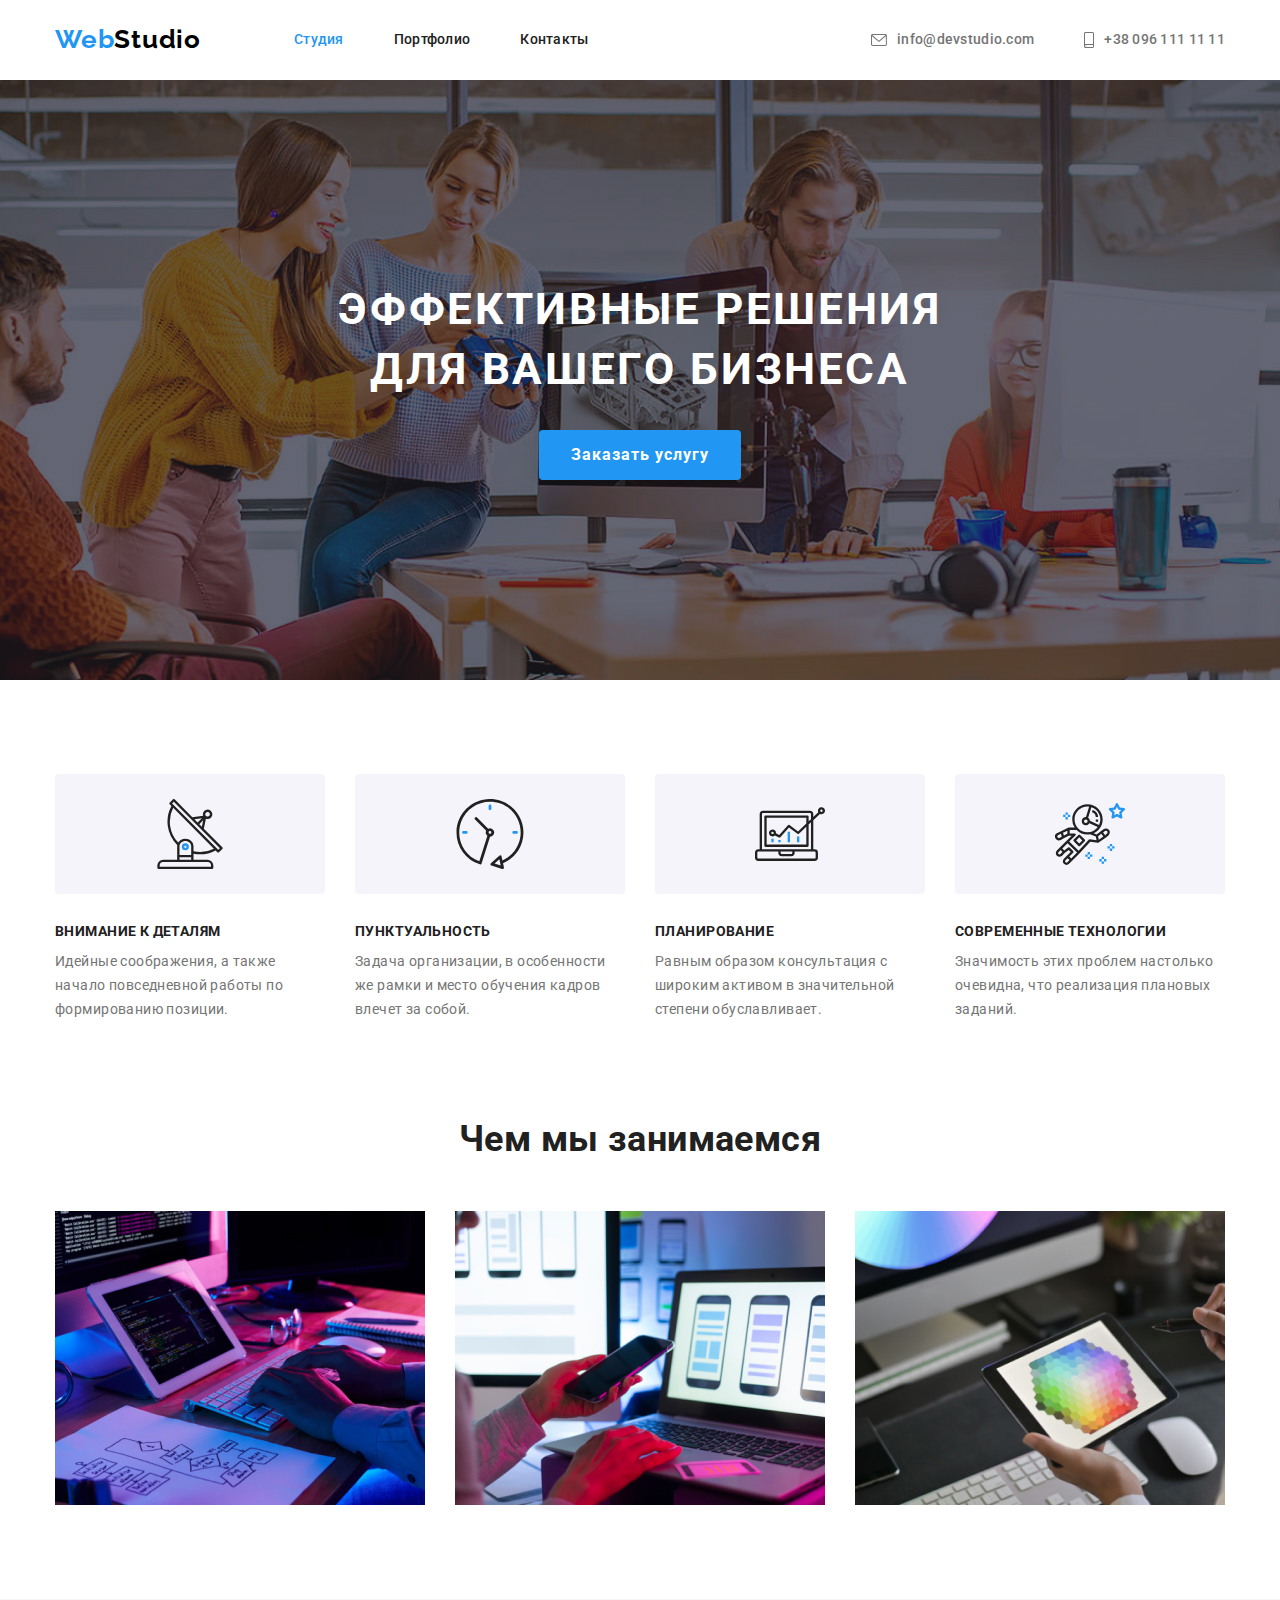
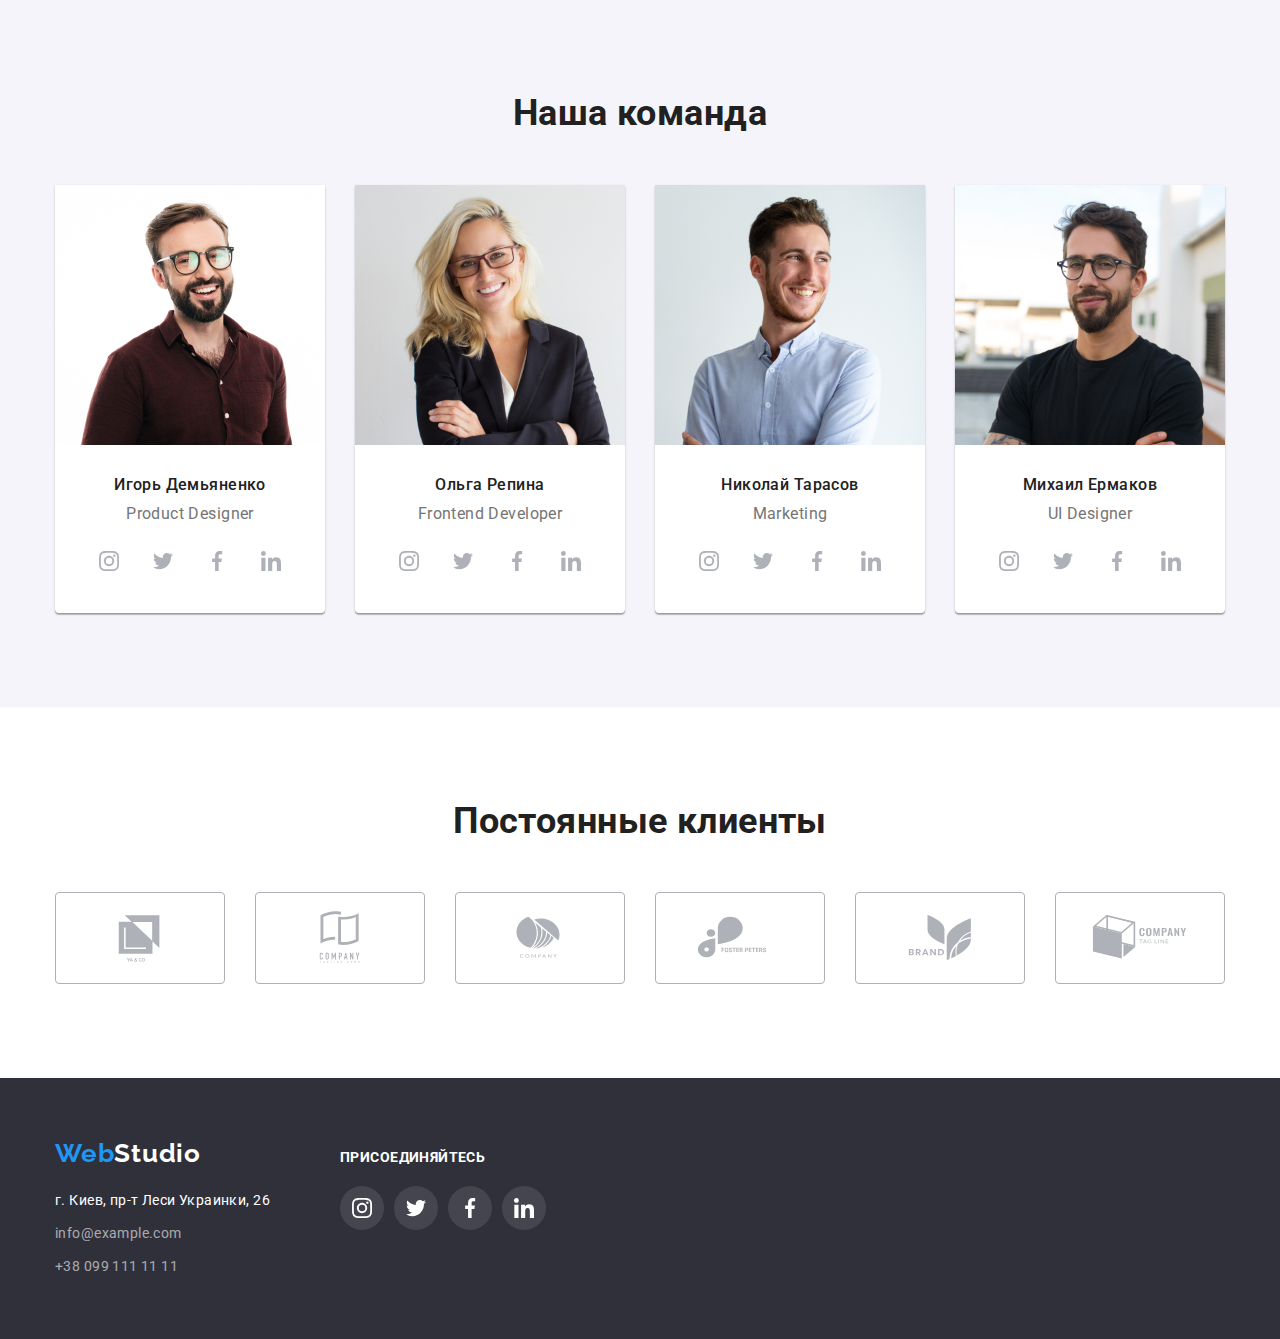
==== index.html @ 63b6838a "Initial commit" ====
<!DOCTYPE html>
<html lang="ru">
<head>
<meta charset="UTF-8">
<meta http-equiv="X-UA-Compatible" content="IE=edge">
<meta name="viewport" content="width=device-width, initial-scale=1.0">
<title>Студія</title>
<!-- Шрифти -->
<link rel="preconnect" href="https://fonts.googleapis.com">
<link rel="preconnect" href="https://fonts.gstatic.com" crossorigin>
<link href="https://fonts.googleapis.com/css2?family=Raleway:wght@700&family=Roboto:wght@400;500;700;900&display=swap"
    rel="stylesheet">
    <!-- Нормалізація стилів -->
    <link rel="stylesheet" href="https://cdn.jsdelivr.net/npm/modern-normalize@1.1.0/modern-normalize.min.css">
    <!-- Підключення стилів -->
<link rel="stylesheet" href="./css/styles.css">
</head>
<body>
    <!-- Секція хедер -->
<header class="header">
<div class="container header-container">
<nav class="header-nav">
    <a class="header-logo link" href="./index.html"> <span class="organization">Web</span>Studio</a>
    <ul class="header-list list">
    <li class="header-list-item"><a class="header-link link current-link" href="./index.html">Студия</a></li>
    <li class="header-list-item"><a class="header-link link" href="./portfolio.html">Портфолио</a></li>
    <li class="header-list-item"><a class="header-link link" href="">Контакты</a></li>
    </ul>
</nav>
<ul class="header-group list">
<li class="header-gp">
    <a class="header-contact link" href="mailto:info@devstudio.com">
    <svg class="header-icon" width="16" height="12">
        <use href="./images/icons.svg#icon-mail"></use>
    </svg>
    info@devstudio.com</a>
</li>
<li class="header-gp">
    <a class="header-contact link" href="tel:+380961111111">
    <svg class="header-icon" width="10" height="16">
        <use href="./images/icons.svg#icon-smartphone"></use>
    </svg>
    +38 096 111 11 11</a>
</li>
</ul>
</div>
</header>
<!-- Блок мейн -->
<main>
    <!-- Секція Hero-->
<section class="hero overlay">
    <div class="container">
    <h1 class="hero-title">Эффективные решения для вашего бизнеса</h1>
    <button class="hero-button" type="button">Заказать услугу</button>
    </div>
</section>
<!-- Features -->
<section class="features section">
    <div class="container">
    <h2 hidden class="visually-hidden">Особенности</h2>
    <ul class="features-list list">
        <li class="features-list-item">
            <div class="feature-box">
                <svg width="70" height="70">
                    <use href="./images/icons.svg#icon-antenna"></use>
                </svg>
                </div>
            <h3 class="upper-text">Внимание к деталям</h3>
            <p class="under-text">Идейные соображения, а также начало повседневной работы по формированию позиции.</p>
            </li>
        <li class="features-list-item">
            <div class="feature-box">
                <svg width="70" height="70">
                    <use href="./images/icons.svg#icon-clock"></use>
                </svg>
            </div>
            <h3 class="upper-text">Пунктуальность</h3>
            <p class="under-text">Задача организации, в особенности же рамки и место обучения кадров влечет за собой.</p>
        </li>
        <li class="features-list-item">
            <div class="feature-box">
                <svg width="70" height="70">
                    <use href="./images/icons.svg#icon-diagram"></use>
                </svg>
            </div>
            <h3 class="upper-text">Планирование</h3>
            <p class="under-text">Равным образом консультация с широким активом в значительной степени обуславливает.</p>
        </li>
        <li class="features-list-item">
            <div class="feature-box">
                <svg width="70" height="70">
                    <use href="./images/icons.svg#icon-astronaut"></use>
                </svg>
            </div>
            <h3 class="upper-text">Современные технологии</h3>
            <p class="under-text">Значимость этих проблем настолько очевидна, что реализация плановых заданий.</p>
        </li>
    </ul>
    </div>
</section>
<!-- About -->
<section class="about section-about">
    <div class="container">
    <h2 class="section-title">Чем мы занимаемся</h2>
    <ul class="about-list card-set list">
        <li class="about-desktop card-set-item">
            <img src="./images/about/box-1.jpg" alt="Рабочий стол" width="370" height="294"/> 
        </li>
        <li class="about-desktop card-set-item">
            <img src="./images/about/box-2.jpg" alt="Рабочий стол" width="370" height="294"/>
        </li>
        <li class="about-desktop card-set-item">
            <img src="./images/about/box-3.jpg" alt="Рабочий стол" width="370" height="294"/>
        </li>
    </ul>
    </div>
</section>
<!-- Team -->
<section class="team section">
    <div class="container">
    <h2 class="section-title">Наша команда</h2>
    <ul class="team-list card-set list">
        <li class="about-team card-set-item">
            <img src="./images/team/team-card-1.jpg" alt="Дизайнер продукту" width="270" height="260"/>
            <div class="card-team">
                <h3 class="upper-title">Игорь Демьяненко</h3>
                <p class="under-txt" lang="en">Product Designer</p>
                <ul class="team-social list">
                <li class="social-item">
                <a class="social-link link" aria-label="instagram" href="">
                    <svg class="social-icon" width="20" height="20">
                        <use href="./images/icons.svg#icon-instagram"></use>
                    </svg>
                </a>
                    </li>
                    <li class="social-item">
                        <a class="social-link link" aria-label="twitter" href="">
                            <svg class="social-icon" width="20" height="20">
                                <use href="./images/icons.svg#icon-twitter"></use>
                            </svg>
                        </a>
                    </li>
                    <li class="social-item">
                        <a class="social-link link" aria-label="facebook" href="">
                            <svg class="social-icon" width="20" height="20">
                                <use href="./images/icons.svg#icon-facebook"></use>
                            </svg>
                        </a>
                    </li>
                    <li class="social-item">
                        <a class="social-link link" aria-label="linkedin" href="">
                            <svg class="social-icon" width="20" height="20">
                                <use href="./images/icons.svg#icon-linkedin"></use>
                            </svg>
                        </a>
                    </li>
                    </ul>
                </div>
            </li>
        <li class="about-team card-set-item">
            <img src="./images/team/team-card-2.jpg" alt="Фронтенд розробник" width="270" height="260"/>
            <div class="card-team">
                <h3 class="upper-title">Ольга Репина</h3>
                <p class="under-txt" lang="en">Frontend Developer</p>
                <ul class="team-social list">
                    <li class="social-item">
                        <a class="social-link link"  aria-label="instagram" href="">
                            <svg class="social-icon" width="20" height="20">
                                <use href="./images/icons.svg#icon-instagram"></use>
                            </svg>
                        </a>
                    </li>
                    <li class="social-item">
                        <a class="social-link link" aria-label="twitter" href="">
                            <svg class="social-icon" width="20" height="20">
                                <use href="./images/icons.svg#icon-twitter"></use>
                            </svg>
                        </a>
                    </li>
                    <li class="social-item">
                        <a class="social-link link" aria-label="facebook" href="">
                            <svg class="social-icon" width="20" height="20">
                                <use href="./images/icons.svg#icon-facebook"></use>
                            </svg>
                        </a>
                    </li>
                    <li class="social-item">
                        <a class="social-link link" aria-label="linkedin" href="">
                            <svg class="social-icon" width="20" height="20">
                                <use href="./images/icons.svg#icon-linkedin"></use>
                            </svg>
                        </a>
                    </li>
                </ul>
                </div>
            </li>
        <li class="about-team card-set-item">
            <img src="./images/team/team-card-3.jpg" alt="Маркетинг" width="270" height="260"/>
            <div class="card-team">
                <h3 class="upper-title">Николай Тарасов</h3>
                <p class="under-txt" lang="en">Marketing</p>
                <ul class="team-social list">
                    <li class="social-item">
                        <a class="social-link link" aria-label="instagram" href="">
                            <svg class="social-icon" width="20" height="20">
                                <use href="./images/icons.svg#icon-instagram"></use>
                            </svg>
                        </a>
                    </li>
                    <li class="social-item">
                        <a class="social-link link" aria-label="twitter" href="">
                            <svg class="social-icon" width="20" height="20">
                                <use href="./images/icons.svg#icon-twitter"></use>
                            </svg>
                        </a>
                    </li>
                    <li class="social-item">
                        <a class="social-link link" aria-label="facebook" href="">
                            <svg class="social-icon" width="20" height="20">
                                <use href="./images/icons.svg#icon-facebook"></use>
                            </svg>
                        </a>
                    </li>
                    <li class="social-item">
                        <a class="social-link link" aria-label="linkedin" href="">
                            <svg class="social-icon" width="20" height="20">
                                <use href="./images/icons.svg#icon-linkedin"></use>
                            </svg>
                        </a>
                    </li>
                </ul>
                </div>
            </li>
        <li class="about-team card-set-item">
            <img src="./images/team/team-card-4.jpg" alt="Дизайнер інтерфейсу користувача" width="270" height="260"/>
            <div class="card-team">
                <h3 class="upper-title">Михаил Ермаков</h3>
                <p class="under-txt" lang="en">UI Designer</p>
                <ul class="team-social list">
                    <li class="social-item">
                        <a class="social-link link" aria-label="instagram" href="">
                            <svg class="social-icon" width="20" height="20">
                                <use href="./images/icons.svg#icon-instagram"></use>
                            </svg>
                        </a>
                    </li>
                    <li class="social-item">
                        <a class="social-link link" aria-label="twitter" href="">
                            <svg class="social-icon" width="20" height="20">
                                <use href="./images/icons.svg#icon-twitter"></use>
                            </svg>
                        </a>
                    </li>
                    <li class="social-item">
                        <a class="social-link link" aria-label="facebook" href="">
                            <svg class="social-icon" width="20" height="20">
                                <use href="./images/icons.svg#icon-facebook"></use>
                            </svg>
                        </a>
                    </li>
                    <li class="social-item">
                        <a class="social-link link" aria-label="linkedin" href="">
                            <svg class="social-icon" width="20" height="20">
                                <use href="./images/icons.svg#icon-linkedin"></use>
                            </svg>
                        </a>
                    </li>
                </ul>
                </div>
            </li>
    </ul>
    </div>
</section>
<!-- Clients -->
<section class="clients section">
    <div class="container">
        <h2 class="section-title">Постоянные клиенты</h2>
        <ul class="client-list list">
            <li class="client-item">
                <a class="client-link link" href="">
                    <svg class="client-icon" width="106" height="60"> 
                        <use href="./images/icons.svg#icon-client-1"></use>
                    </svg>
                </a>
            </li>
            <li class="client-item">
                <a class="client-link link" href="">
                    <svg class="client-icon" width="106" height="60">
                        <use href="./images/icons.svg#icon-client-2"></use>
                    </svg>
                </a>
            </li>
            <li class="client-item">
                <a class="client-link link" href="">
                    <svg class="client-icon" width="106" height="60">
                        <use href="./images/icons.svg#icon-client-3"></use>
                    </svg>
                </a>
            </li>
            <li class="client-item">
                <a class="client-link link" href="">
                    <svg class="client-icon" width="106" height="60">
                        <use href="./images/icons.svg#icon-client-4"></use>
                    </svg>
                </a>
            </li>
            <li class="client-item">
                <a class="client-link link" href="">
                    <svg class="client-icon" width="106" height="60">
                        <use href="./images/icons.svg#icon-client-5"></use>
                    </svg>
                </a>
            </li>
            <li class="client-item">
                <a class="client-link link" href="">
                    <svg class="client-icon" width="106" height="60">
                        <use href="./images/icons.svg#icon-client-6"></use>
                    </svg>
                </a>
            </li>
        </ul>
    </div>
</section>
</main>
<!-- Секція футер -->
<footer class="footer">
    <div class="container footer-container">
        <div class="footer-tank">
        <a class="footer-logo link" href="./index.html"> <span class="organization">Web</span>Studio</a>
        <address class="address">
        <ul class="footer-group list">
    <li class="footer-address"><a class="footer-link-address link" href="https://goo.gl/maps/piqngm7oDQpEDh6u6" target="_blank" rel="noopener nofollow noreferrer">г. Киев, пр-т Леси
        Украинки, 26</a></li>
    <li class="footer-contact"><a class="footer-link link" href="mailto:info@example.com">info@example.com</a></li>
    <li class="footer-contact"><a class="footer-link link" href="tel:+380991111111">+38 099 111 11 11</a></li>
    </ul>
    </address>
    </div>
    <div class="footer-social">
        <p class="footer-subtitle">присоединяйтесь</p>
        <ul class="footer-social-list list">
            <li class="footer-social-item">
                <a class="footer-social-link link" href="">
                    <svg class="footer-social-icon" width="20" height="20">
                        <use href="./images/icons.svg#icon-instagram"></use>
                    </svg>
                </a>
            </li>
            <li class="footer-social-item">
                <a class="footer-social-link link" href="">
                    <svg class="footer-social-icon" width="20" height="20">
                        <use href="./images/icons.svg#icon-twitter"></use>
                    </svg>
                </a>
            </li>
            <li class="footer-social-item">
                <a class="footer-social-link link" href="">
                    <svg class="footer-social-icon" width="20" height="20">
                        <use href="./images/icons.svg#icon-facebook"></use>
                    </svg>
                </a>
            </li>
            <li class="footer-social-item">
                <a class="footer-social-link link" href="">
                    <svg class="footer-social-icon" width="20" height="20">
                        <use href="./images/icons.svg#icon-linkedin"></use>
                    </svg>
                </a>
            </li>
        </ul>
    </div>
    </div>
</footer>
</body>
</html>
---- css/styles.css ----
:root {
    --main-font: "Roboto";
    --secondary-font: "Raleway";
    --accent-txt-color: #2196F3;
    --txt-color: #757575;
    --whte-txt-color: #FFFFFF;
    --dark-txt-color: #212121;

    --items: 3;
    --indent: 30px;
}

body {
    font-family: var(--main-font), sans-serif;
    font-size: 14px;
    color: var(--txt-color);
    background-color: var(--whte-txt-color);
    letter-spacing: 0.03em;
}

h1,h2,h3,h4,h5,h6,p,ul{
    margin: 0;
}

img{
    display: block;
    max-width: 100%;
    height: auto;
}

.container{
    width: 1200px;
    padding-left: 15px;
    padding-right: 15px;
    margin-left: auto;
    margin-right: auto;
}

.link {
text-decoration: none;
}

.list {
list-style: none;
margin: 0;
padding: 0;
}

.header{
    background-color: var(--whte-txt-color);
}

.header-container{
    display: flex;
    align-items: center;
}

.header-nav{
    display: flex;
    align-items: center;
}

.header-list{
    display: flex;
    align-items: center;
}

.header-logo{
    font-family: Raleway;
    font-style: normal;
    font-weight: 700;
    font-size: 26px;
    line-height: 1.19;
    letter-spacing: 0.03em;
    color: #000000;
    margin-right: 93px;

}

.organization{
    font-family: Raleway;
    font-style: normal;
    font-weight: 700;
    font-size: 1.19;
    line-height: 31px;
    letter-spacing: 0.03em;
    color: var(--accent-txt-color)
}

.header-list-item:not(:last-child){
    margin-right: 50px;
}

.header-link{
    font-weight: 500;
    line-height: 1.14;
    letter-spacing: 0.02em;
    color: var(--dark-txt-color);
    display: block;
    padding: 32px 0;
}

.current-link{
    color: var(--accent-txt-color);
}

.header-link:hover,
.header-link:focus{
color: var(--accent-txt-color);
}

.header-group{
    margin-left: auto;
    display: flex;
    align-items: center;
    
}

.header-gp{
    font-weight: 500;
    line-height: 1.14;
    letter-spacing: 0.02em;
    color: var(--txt-color);
    margin-right: 50px;
}

.header-gp:last-child{
    margin-right: 0;
}

.header-contact{
    line-height: 1.14;
    letter-spacing: 0.02em;
    color: var(--txt-color);
    display: flex;
    align-items: center;
    padding: 32px 0;
}

.header-icon{
    margin-right: 10px;
    fill: currentColor;
}

.header-contact:hover,
.header-contact:focus{
    color: var(--accent-txt-color);
}

.header-icon:hover,
.header-icon:focus{
    fill: var(--accent-txt-color);
}

.hero{
background-color: #2F303A;
text-align: center;
padding: 200px 0;
}

.overlay{
    max-width: 1600px;
    margin: 0 auto;
    background-image: linear-gradient(to right, rgba(47, 48, 58, 0.4), rgba(47, 48, 58, 0.4)), 
    url(../images/hero/new-photo.jpg);
    background-repeat: no-repeat;
    background-size: cover;
    background-position: center;
}

.section{
    padding-top: 94px;
    padding-bottom: 94px;
}



.hero-title{
    font-size: 44px;
    line-height: 1.36;
    text-align: center;
    letter-spacing: 0.06em;
    text-transform: uppercase;
    color: var(--whte-txt-color);
    width: 696px;
    height: 120px;
    margin-left: auto;
    margin-right: auto;
    margin-bottom: 30px;
}

.hero-button{
    font-weight: 700;
    font-size: 16px;
    line-height: 1.88;
    text-align: center;
    letter-spacing: 0.06em;
    color: var(--whte-txt-color);
    background-color: var(--accent-txt-color);
    cursor: pointer;
    padding: 10px 32px;
    margin-left: auto;
    margin-right: auto;
    border-radius: 4px;
    border: none;
    box-shadow: 0px 4px 4px rgba(0, 0, 0, 0.15);
}

.hero-button:hover{
    background-color: #188CE8;
}
.hero-button:focus{
    background-color: var(--accent-txt-color);
}

.visually-hidden {
    position: absolute;
    width: 1px;
    height: 1px;
    margin: -1px;
    border: 0;
    padding: 0;

    white-space: nowrap;
    clip-path: inset(100%);
    clip: rect(0 0 0 0);
    overflow: hidden;
}

.features-list{
    display: flex;
}

.features-list-item:not(:last-child){
    margin-right: 30px;
    width: 270px;
}

.feature-box{
    display: flex;
    align-items: center;
    justify-content: center;
    height: 120px;
    margin-bottom: 30px;
    border-radius: 4px;
    background-color: #F5F4FA;
}

.upper-text{
    font-size: 14px;
    line-height: 1.14;
    text-transform: uppercase;
    color: var(--dark-txt-color);
    margin-bottom: 10px;
}

.under-text{
    line-height: 1.71;
    width: 270px;
    height: 75px;
}

.section-about{
    padding-top: 0;
    padding-bottom: 94px;
}

.section-title{
    font-size: 36px;
    line-height: 1.16;
    text-align: center;
    color: var(--dark-txt-color);
    margin-bottom: 50px;
}

.about-team{
    width: 270px;
    background: var(--whte-txt-color);
    box-shadow: 0px 1px 3px rgba(0, 0, 0, 0.12), 0px 1px 1px rgba(0, 0, 0, 0.14), 0px 2px 1px rgba(0, 0, 0, 0.2);
    border-radius: 0px 0px 4px 4px;
    border: none;
}

.card-set{
    display: flex;
    flex-wrap: wrap;
    margin: calc(-1 * var(--indent) / 2);
}

.card-set-item{
    flex-basis: calc(( 100% - var(var(--indent)) * var(--items) ) / var(--items) );
    margin: calc(var(--indent) / 2);
}

.team{
    background-color: #F5F4FA;
}

.team-list{
    --items: 4;
}

.card-team{
    padding: 30px 0;
}

.upper-title{
    font-weight: 500;
    font-size: 16px;
    line-height: 1.19;
    color: var(--dark-txt-color);
    margin-bottom: 10px;
    text-align: center;
}

.under-txt{
    font-size: 16px;
    line-height: 1.19;
    text-align: center;
    margin-bottom: 16px;
}

.team-social{
    display: flex;
    justify-content: center;
}

.social-item:not(:last-child){
    margin-right: 10px;
}

.social-link{
    display: flex;
    align-items: center;
    justify-content: center;
    width: 44px;
    height: 44px;
    border-radius: 50%;
}

.social-icon {
    fill: #AFB1B8
}

.social-link:hover,
.social-link:focus{
    background-color: var(--accent-txt-color);
}

.social-link:hover .social-icon,
.social-link:focus .social-icon {
    fill: var(--whte-txt-color)
}

.client-list{
    display: flex;
    justify-content: center;
}

.client-item:not(:last-child){
    margin-right: 30px; 
}

.client-link{
    display: flex;
    align-items: center;
    justify-content: center;
    width: 170px;
    height: 92px;
    border: 1px solid #AFB1B8;
    border-radius: 4px;
}

.client-icon{
    fill: #AFB1B8;
}

.client-link:hover,
.client-link:focus{
    border: 1px solid var(--accent-txt-color);
}

.client-link:hover .client-icon,
.client-link:focus .client-icon{
    fill:var(--accent-txt-color)
}

.about-portfolio{
    display: flex;
    align-items: center;
    justify-content: center;
    margin-bottom: 50px;
}

.about-portfolio-item:not(:last-child){
    margin-right: 8px;
}

.filter-button{
    font-weight: 500;
    font-family: inherit;
    font-size: 16px;
    line-height: 1.62;
    letter-spacing: 0.03em;
    color: var(--dark-txt-color);
    padding: 6px 22px;
    background-color: #F5F4FA;
    border: none;
    border-radius: 4px;
    color: var(--dark-txt-color);
    cursor: pointer;
}

.filter-button:hover,
.filter-button:focus{
    color: var(--whte-txt-color);
    background-color: var(--accent-txt-color);
    box-shadow: 0px 3px 1px rgba(0, 0, 0, 0.1), 0px 1px 2px rgba(0, 0, 0, 0.08), 0px 2px 2px rgba(0, 0, 0, 0.12);
}

.active{
    color: var(--whte-txt-color);
    background-color: var(--accent-txt-color);
    box-shadow: 0px 3px 1px rgba(0, 0, 0, 0.1), 0px 1px 2px rgba(0, 0, 0, 0.08), 0px 2px 2px rgba(0, 0, 0, 0.12);
}

.about-project-item{
    width: 370px;
    background: var(--whte-txt-color);
    border: 1px solid #EEEEEE;
    cursor: pointer;
}

.about-project-item:hover{
    box-shadow: 0px 1px 1px rgba(0, 0, 0, 0.12), 0px 4px 4px rgba(0, 0, 0, 0.06), 1px 4px 6px rgba(0, 0, 0, 0.16);
}

.card-project{
    padding-top: 20px;
    padding-bottom: 20px;
    padding-left: 24px;
    padding-right: 24px;
}

.title-img{
    font-size: 18px;
    line-height: 2;
    letter-spacing: 0.06em;
    color: var(--dark-txt-color);
    margin-bottom: 4px;
}

.under-title{
    font-size: 16px;
    line-height: 1.87;
    color: var(--txt-color);
}

.footer{
    background-color: #2F303A;
    padding-top: 60px;
    padding-bottom: 60px;
}

.footer-container{
    display: flex;
    align-items: baseline;
}

.footer-tank{
    margin-right: 70px;
}

.footer-logo{
    font-family: 'Raleway';
    font-style: normal;
    font-weight: 700;
    font-size: 26px;
    line-height: 31px;
    letter-spacing: 0.03em;
    color: var(--whte-txt-color);
    display: block;
    align-items: center;
    margin-bottom: 20px;
}

.address{
    font-style: normal;
}

.footer-address{
    margin-bottom: 9px;
    
}

.footer-link-address{
    line-height: 1.71;
    color: var(--whte-txt-color)
}

.footer-contact:not(:last-child){
    margin-bottom: 9px;
}

.footer-link:hover,
.footer-link:focus{
    color: var(--accent-txt-color);
}

.footer-link{
    line-height: 1.71;
    color: rgba(255, 255, 255, 0.6);
}

.footer-subtitle{
    font-weight: 700;
    line-height: 1.14;
    letter-spacing: 0.03em;
    text-transform: uppercase;
    color: var(--whte-txt-color);
    margin-bottom: 20px;
}

.footer-social-list{
    display: flex;
}

.footer-social-item:not(:last-child){
    margin-right: 10px;
}

.footer-social-link{
    display: flex;
    align-items: center;
    justify-content: center;
    width: 44px;
    height: 44px;
    border-radius: 50%;
    background-color: rgba(255, 255, 255, 0.1);
    padding: 12px;
}

.footer-social-icon{
    fill: var(--whte-txt-color);
}

.footer-social-link:hover,
.footer-social-link:focus{
    background-color: var(--accent-txt-color);
}
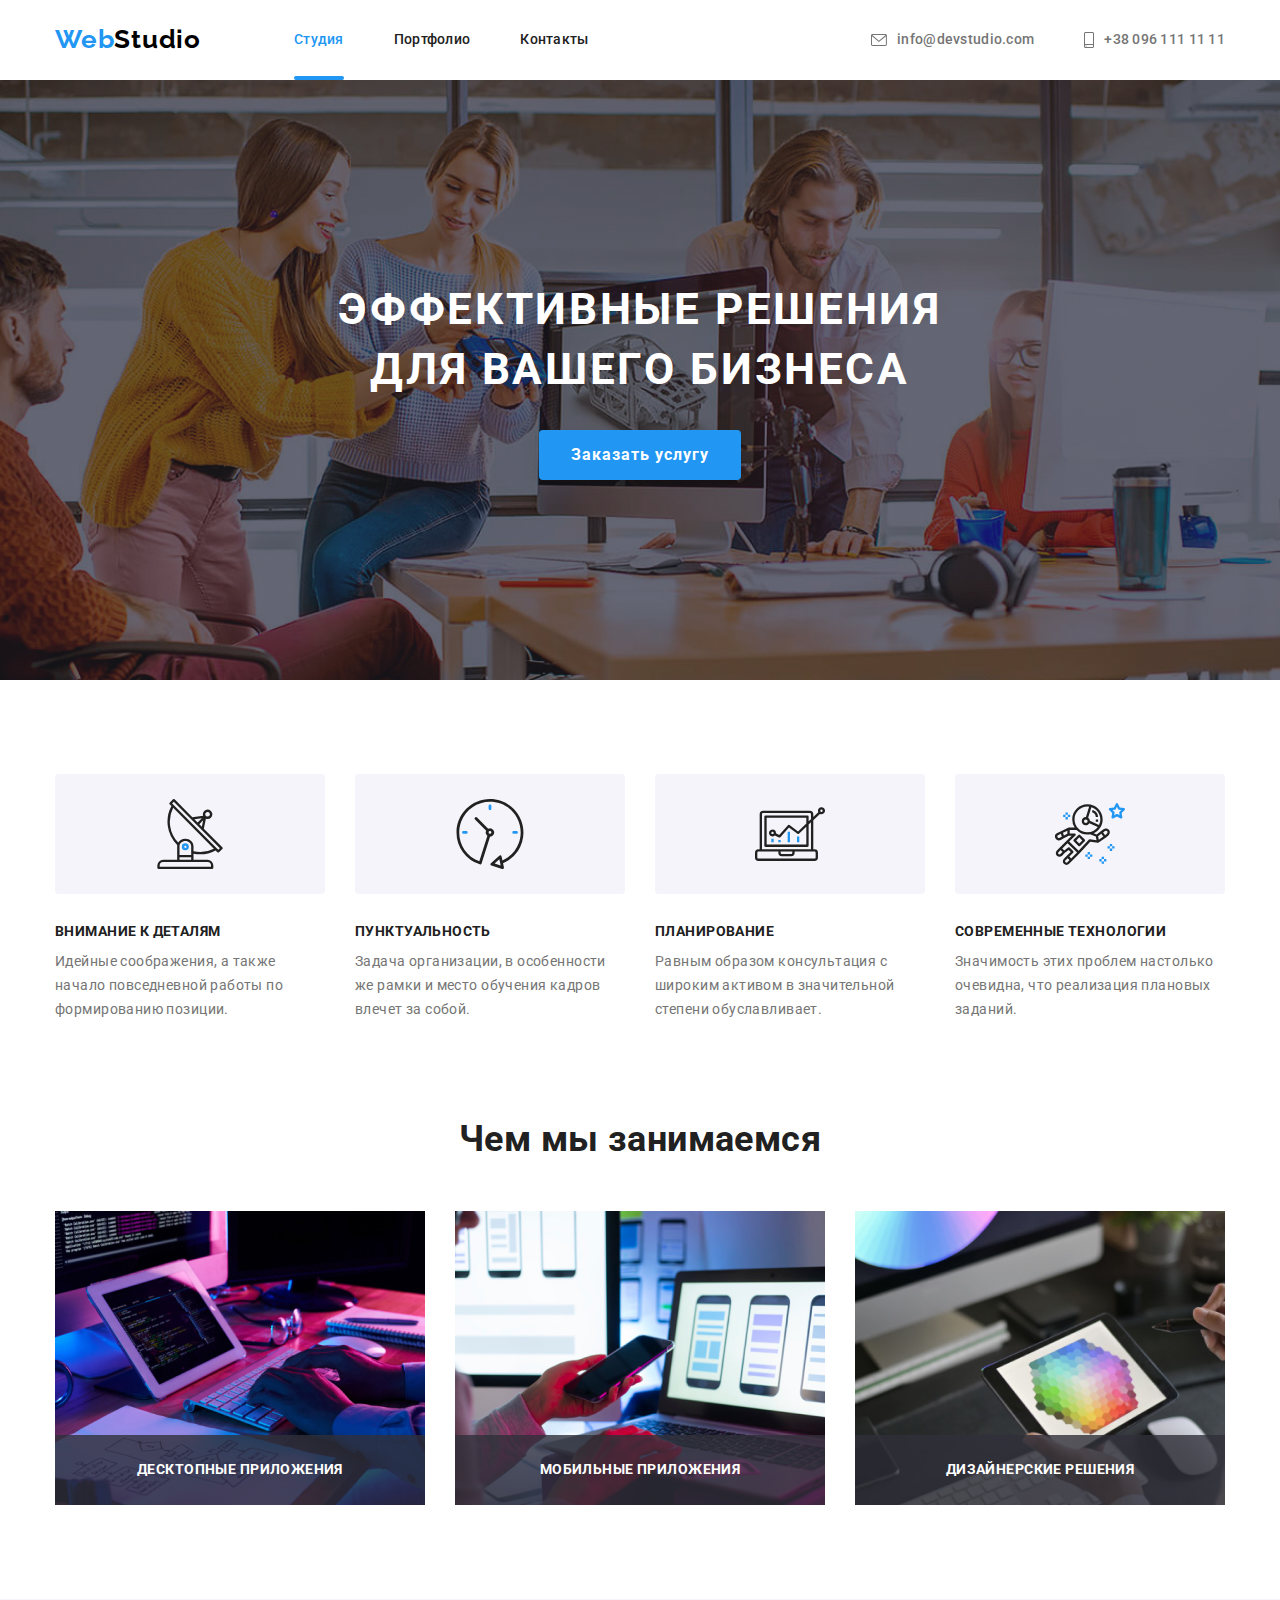
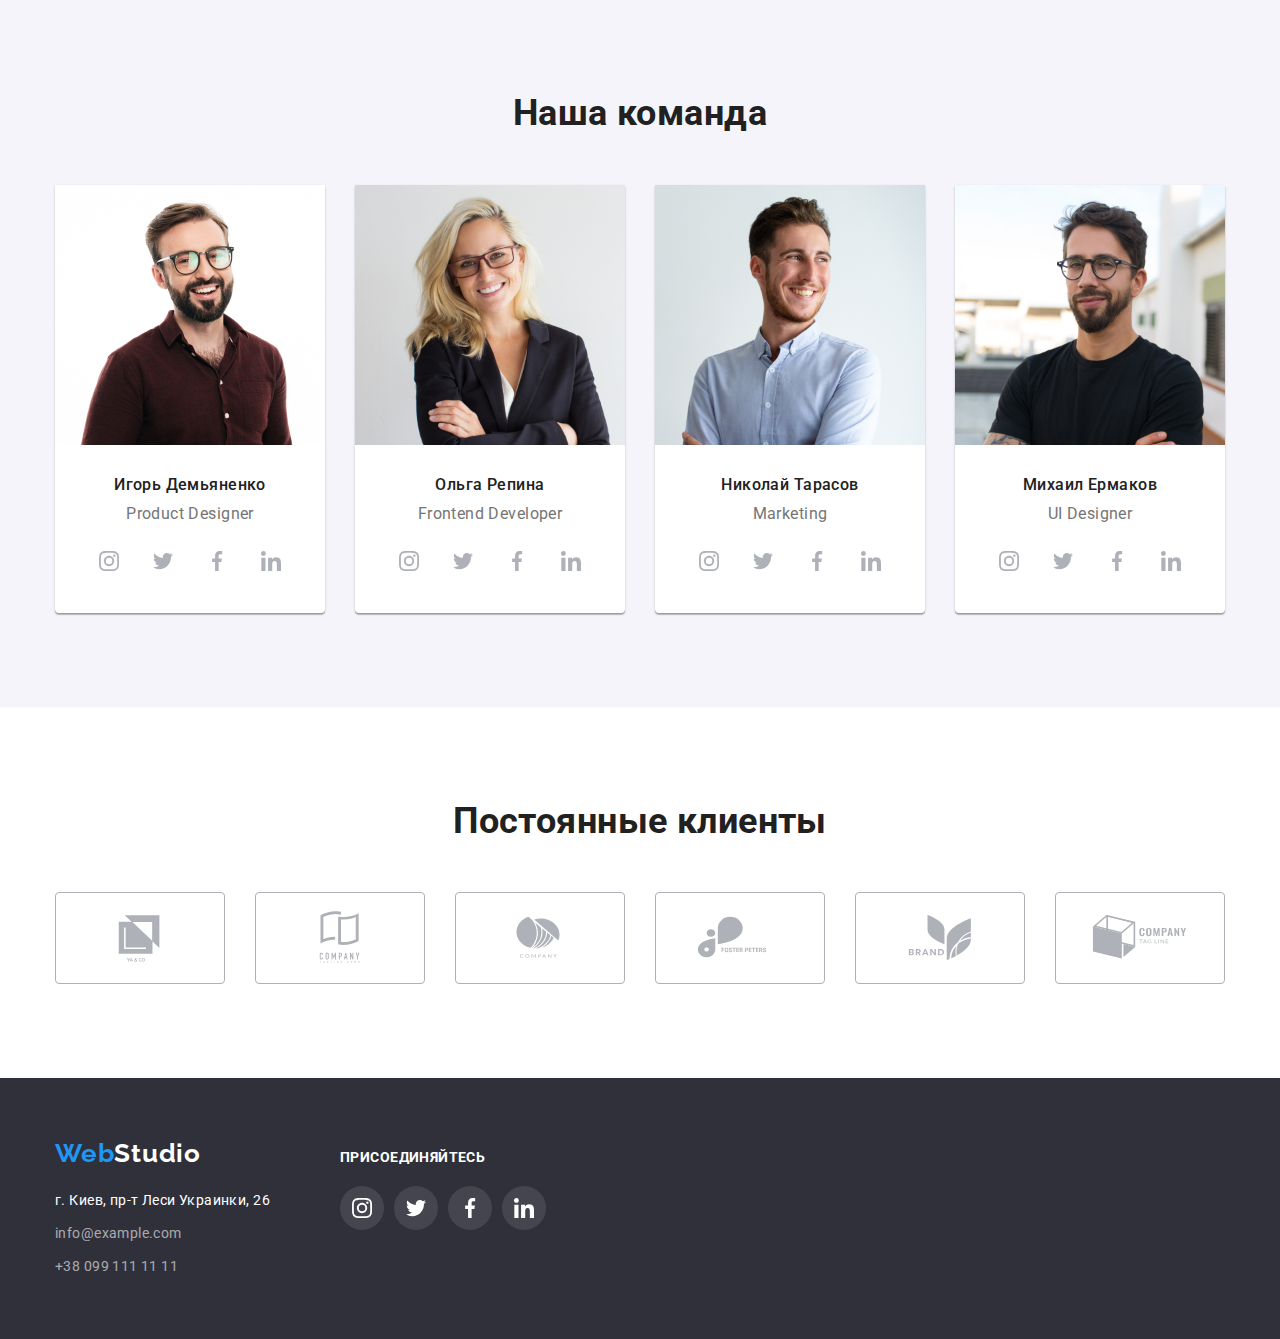
==== commit aa8395af: "add animation+modal" ====
--- a/index.html
+++ b/index.html
@@ -48,10 +48,10 @@
 <!-- Блок мейн -->
 <main>
     <!-- Секція Hero-->
-<section class="hero overlay">
+<section class="hero hero-overlay">
     <div class="container">
     <h1 class="hero-title">Эффективные решения для вашего бизнеса</h1>
-    <button class="hero-button" type="button">Заказать услугу</button>
+    <button class="hero-button" type="button" data-modal-open>Заказать услугу</button>
     </div>
 </section>
 <!-- Features -->
@@ -104,13 +104,22 @@
     <h2 class="section-title">Чем мы занимаемся</h2>
     <ul class="about-list card-set list">
         <li class="about-desktop card-set-item">
-            <img src="./images/about/box-1.jpg" alt="Рабочий стол" width="370" height="294"/> 
+            <img src="./images/about/box-1.jpg" alt="Рабочий стол" width="370" height="294"/>
+        <div class="about-overlay">
+            <p class="about-desc">Десктопные приложения</p>
+        </div>
         </li>
         <li class="about-desktop card-set-item">
             <img src="./images/about/box-2.jpg" alt="Рабочий стол" width="370" height="294"/>
+        <div class="about-overlay">
+            <p class="about-desc">Мобильные приложения</p>
+        </div>
         </li>
         <li class="about-desktop card-set-item">
             <img src="./images/about/box-3.jpg" alt="Рабочий стол" width="370" height="294"/>
+        <div class="about-overlay">
+            <p class="about-desc">Дизайнерские решения</p>
+        </div>
         </li>
     </ul>
     </div>
@@ -371,5 +380,16 @@
     </div>
     </div>
 </footer>
+<!-- Модальне вікно -->
+<div class="backdrop is-hidden" data-modal>
+    <div class="modal">
+        <button class="modal-close-button" type="button" data-modal-close>
+        <svg width="18" height="18">
+            <use href="./images/icons.svg#icon-close"></use>
+        </svg>
+        </button>
+    </div>
+</div>
+<script src="./js/modal.js"></script>
 </body>
 </html>--- a/css/styles.css
+++ b/css/styles.css
@@ -98,11 +98,29 @@
     color: var(--dark-txt-color);
     display: block;
     padding: 32px 0;
+
+    transition-property: color;
+    transition-duration: 250ms;
+    transition-timing-function: cubic-bezier(0.4, 0, 0.2, 1);
 }
 
 .current-link{
+    position: relative;
     color: var(--accent-txt-color);
-}
+    
+}
+
+.current-link::after{
+    content: "";
+    position: absolute;
+    bottom: 0;
+    left: 0;
+    width: 100%;
+    height: 4px;
+    background-color: var(--accent-txt-color);
+    border-radius: 2px;   
+}
+
 
 .header-link:hover,
 .header-link:focus{
@@ -135,11 +153,19 @@
     display: flex;
     align-items: center;
     padding: 32px 0;
+
+    transition-property: color;
+    transition-duration: 250ms;
+    transition-timing-function: cubic-bezier(0.4, 0, 0.2, 1);
 }
 
 .header-icon{
     margin-right: 10px;
     fill: currentColor;
+    
+    transition-property: fill;
+    transition-duration: 250ms;
+    transition-timing-function: cubic-bezier(0.4, 0, 0.2, 1);
 }
 
 .header-contact:hover,
@@ -158,7 +184,7 @@
 padding: 200px 0;
 }
 
-.overlay{
+.hero-overlay{
     max-width: 1600px;
     margin: 0 auto;
     background-image: linear-gradient(to right, rgba(47, 48, 58, 0.4), rgba(47, 48, 58, 0.4)), 
@@ -204,6 +230,10 @@
     border-radius: 4px;
     border: none;
     box-shadow: 0px 4px 4px rgba(0, 0, 0, 0.15);
+
+    transition-property: background-color;
+    transition-duration: 250ms;
+    transition-timing-function: cubic-bezier(0.4, 0, 0.2, 1);
 }
 
 .hero-button:hover{
@@ -273,6 +303,26 @@
     margin-bottom: 50px;
 }
 
+.about-overlay{
+    position: relative;
+}
+
+.about-desc{
+    position: absolute;
+    display: flex;
+    align-items: center;
+    justify-content: center;
+    left: 0;
+    bottom: 0;
+    font-weight: 700;
+    line-height: 1.14;
+    text-transform: uppercase;
+    color: var(--whte-txt-color);
+    width: 100%;
+    height: 70px;
+    background-color: rgba(47, 48, 58, 0.8);
+}
+
 .about-team{
     width: 270px;
     background: var(--whte-txt-color);
@@ -336,10 +386,18 @@
     width: 44px;
     height: 44px;
     border-radius: 50%;
+
+    transition-property: background-color;
+    transition-duration: 250ms;
+    transition-timing-function: cubic-bezier(0.4, 0, 0.2, 1);
 }
 
 .social-icon {
-    fill: #AFB1B8
+    fill: #AFB1B8;
+
+    transition-property: fill;
+    transition-duration: 250ms;
+    transition-timing-function: cubic-bezier(0.4, 0, 0.2, 1);
 }
 
 .social-link:hover,
@@ -369,10 +427,18 @@
     height: 92px;
     border: 1px solid #AFB1B8;
     border-radius: 4px;
+
+    transition-property: border;
+    transition-duration: 250ms;
+    transition-timing-function: cubic-bezier(0.4, 0, 0.2, 1);
 }
 
 .client-icon{
     fill: #AFB1B8;
+
+    transition-property: fill;
+    transition-duration: 250ms;
+    transition-timing-function: cubic-bezier(0.4, 0, 0.2, 1);
 }
 
 .client-link:hover,
@@ -409,6 +475,10 @@
     border-radius: 4px;
     color: var(--dark-txt-color);
     cursor: pointer;
+
+    transition-property: color, background-color;
+    transition-duration: 250ms;
+    transition-timing-function: cubic-bezier(0.4, 0, 0.2, 1);
 }
 
 .filter-button:hover,
@@ -429,10 +499,44 @@
     background: var(--whte-txt-color);
     border: 1px solid #EEEEEE;
     cursor: pointer;
-}
-
-.about-project-item:hover{
+
+    transition-property: box-shadow;
+    transition-duration: 250ms;
+    transition-timing-function: cubic-bezier(0.4, 0, 0.2, 1);
+}
+
+.about-project-item:hover,
+.about-project-item:focus{
     box-shadow: 0px 1px 1px rgba(0, 0, 0, 0.12), 0px 4px 4px rgba(0, 0, 0, 0.06), 1px 4px 6px rgba(0, 0, 0, 0.16);
+}
+
+.portfolio-overlay{
+    position: relative;
+    overflow: hidden;
+}
+
+.portfolio-desc{
+    position: absolute;
+    font-weight: 400;
+    font-size: 18px;
+    line-height: 1.56;
+    color: var(--whte-txt-color);
+    background-color: rgba(33, 150, 243, 0.9);
+    display: block;
+    width: 100%;
+    height: 294px;
+    top: 0;
+    left: 0;
+    padding: 63px 24px;
+    
+    transform: translateY(100%);
+    transition-property: transform;
+    transition-duration: 250ms;
+    transition-timing-function: cubic-bezier(0.4, 0, 0.2, 1);
+}
+
+.portfolio-overlay:hover .portfolio-desc{
+    transform: translateY(0);
 }
 
 .card-project{
@@ -510,6 +614,10 @@
 .footer-link{
     line-height: 1.71;
     color: rgba(255, 255, 255, 0.6);
+
+    transition-property: color;
+    transition-duration: 250ms;
+    transition-timing-function: cubic-bezier(0.4, 0, 0.2, 1);
 }
 
 .footer-subtitle{
@@ -538,6 +646,10 @@
     border-radius: 50%;
     background-color: rgba(255, 255, 255, 0.1);
     padding: 12px;
+
+    transition-property: background-color;
+    transition-duration: 250ms;
+    transition-timing-function: cubic-bezier(0.4, 0, 0.2, 1);
 }
 
 .footer-social-icon{
@@ -549,4 +661,53 @@
     background-color: var(--accent-txt-color);
 }
 
-
+.backdrop{
+    position: fixed;
+    top: 0;
+    left: 0;
+    width: 100%;
+    height: 100%;
+    background-color: rgba(0, 0, 0, 0.2);
+
+    opacity: 1;
+    visibility: visible;
+    pointer-events: initial;
+    transition-property:opacity, visibility;
+    transition-duration: 250ms;
+    transition-timing-function: cubic-bezier(0.4, 0, 0.2, 1);
+}
+
+.backdrop.is-hidden{
+    opacity: 0;
+    visibility: hidden;
+    pointer-events: none;
+}
+
+.modal{
+    position: absolute;
+    top: 50%;
+    left: 50%;
+    transform: translate(-50%, -50%);
+    min-width: 528px;
+    min-height: 581px;
+    background-color: var(--whte-txt-color);
+    box-shadow: 0px 1px 3px rgba(0, 0, 0, 0.12), 0px 1px 1px rgba(0, 0, 0, 0.14), 0px 2px 1px rgba(0, 0, 0, 0.2);
+    border-radius: 4px;
+}
+
+.modal-close-button{
+    top: 0;
+    right: 0;
+    display: flex;
+    align-items: center;
+    justify-content: center;
+    width: 30px;
+    height: 30px;
+    margin-top: 8px;
+    margin-right: 8px;
+    margin-left: auto;
+    background-color: var(--whte-txt-color);
+    border: 1px solid rgba(0, 0, 0, 0.1);
+    border-radius: 50%;
+    cursor: pointer;
+}